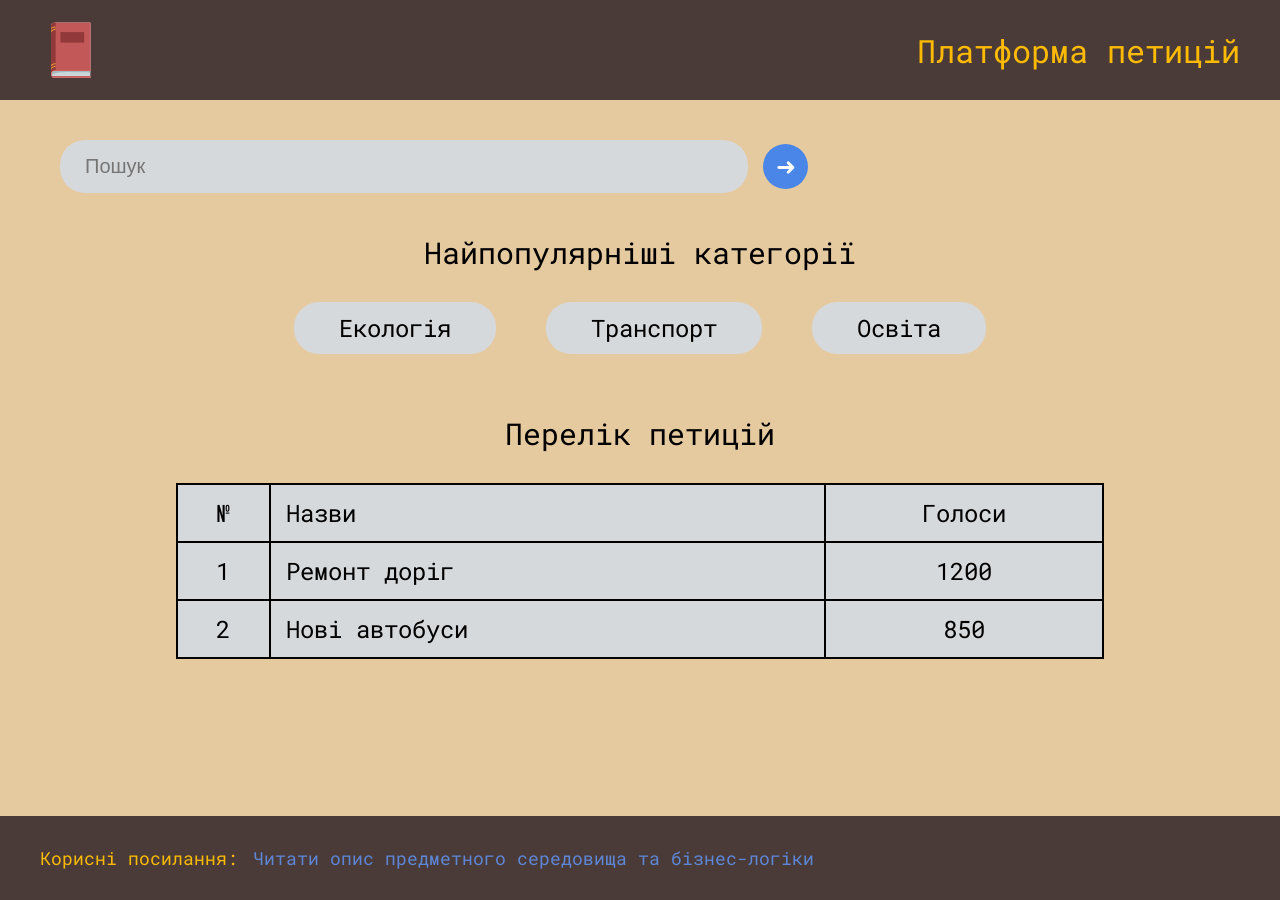
==== index.html @ ed725d71 "Додано головну сторінку та опис бізнес-логіки" ====
<!DOCTYPE html>
<html lang="uk">
<head>
    <meta charset="UTF-8">
    <meta name="viewport" content="width=device-width, initial-scale=1.0">
    <title>Платформа петицій</title>
    <link href="https://fonts.googleapis.com/css2?family=Roboto+Mono&display=swap" rel="stylesheet">
    <style>
        body {
            margin: 0;
            font-family: 'Roboto Mono', monospace;
            background-color: #e5c99f;
            display: flex;
            flex-direction: column;
            min-height: 100vh;
        }
        
        header {
            background-color: #4a3b38;
            padding: 15px 40px;
            display: flex;
            justify-content: space-between;
            align-items: center;
            font-family: 'Roboto Mono', monospace;
        }
        header img {
            height: 70px;
        }
        header h1 {
            color: #fcba03;
            font-weight: 400;
            margin: 0;
            font-size: 32px;
        }

        main {
            padding: 40px 60px;
            flex-grow: 1;
        }

        /* Форма пошуку */
        .search-container {
            display: flex;
            align-items: center;
            gap: 15px;
            margin-bottom: 40px;
        }
        .search-container input {
            background-color: #d6d9dc;
            border: none;
            border-radius: 25px;
            padding: 15px 25px;
            font-size: 20px;
            width: 55%;
        }
        .search-container button {
            background-color: #4a86e8;
            color: white;
            border: none;
            border-radius: 50%;
            width: 45px;
            height: 45px;
            font-size: 24px;
            cursor: pointer;
            display: flex;
            justify-content: center;
            align-items: center;
        }

        /* Заголовки розділів */
        h2 {
            text-align: center;
            font-size: 30px;
            font-weight: 400;
            margin-bottom: 30px;
        }

        /* Списки (Категорії) */
        ul.categories {
            list-style: none;
            padding: 0;
            display: flex;
            justify-content: center;
            gap: 50px;
            margin-bottom: 60px;
        }
        ul.categories li {
            background-color: #d6d9dc;
            padding: 10px 45px;
            border-radius: 25px;
            font-size: 24px;
        }

        table {
            width: 80%;
            margin: 0 auto;
            border-collapse: collapse;
            background-color: #d6d9dc;
            border: 2px solid black;
        }
        th, td {
            border: 2px solid black;
            padding: 12px 15px;
            font-size: 24px;
        }
        th {
            font-weight: 400;
        }
        .col-id { text-align: center; width: 10%; }
        .col-name { text-align: left; width: 60%; }
        .col-votes { text-align: center; width: 30%; }

        footer {
            background-color: #4a3b38;
            padding: 30px 40px;
            margin-top: 10px;
            font-family: 'Roboto Mono', monospace;
        }
        .footer-content {
            display: flex;
            gap: 15px;
        }
        .footer-label {
            color: #fcba03;
            font-size: 18px;
        }
        footer a {
            color: #5d86d6;
            text-decoration: none;
            font-size: 18px;
        }
    </style>
</head>
<body>

    <header>
        <img src="Книга.svg" alt="Книга">
        <h1>Платформа петицій</h1>
    </header>

    <main>
        <div class="search-container">
            <input type="text" placeholder="Пошук">
            <button type="submit">&#10140;</button>
        </div>

        <h2>Найпопулярніші категорії</h2>
        <ul class="categories">
            <li>Екологія</li>
            <li>Транспорт</li>
            <li>Освіта</li>
        </ul>

        <h2>Перелік петицій</h2>
        <table>
            <thead>
                <tr>
                    <th class="col-id">№</th>
                    <th class="col-name">Назви</th>
                    <th class="col-votes">Голоси</th>
                </tr>
            </thead>
            <tbody>
                <tr>
                    <td class="col-id">1</td>
                    <td class="col-name">Ремонт доріг</td>
                    <td class="col-votes">1200</td>
                </tr>
                <tr>
                    <td class="col-id">2</td>
                    <td class="col-name">Нові автобуси</td>
                    <td class="col-votes">850</td>
                </tr>
            </tbody>
        </table>
    </main>

    <footer>
        <div class="footer-content">
            <span class="footer-label">Корисні посилання:</span>
            <a href="about.html">Читати опис предметного середовища та бізнес-логіки</a>
        </div>
    </footer>

</body>
</html>
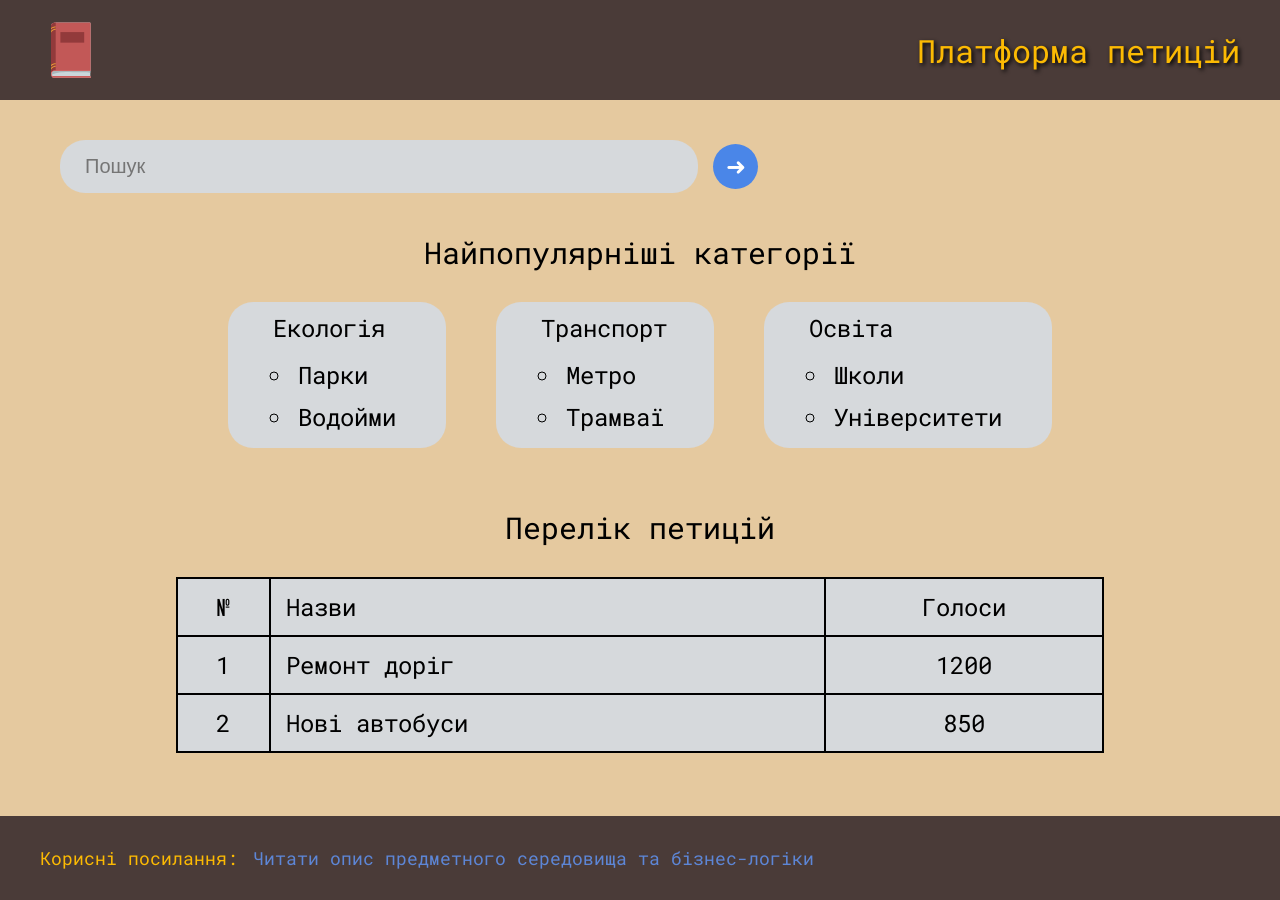
==== commit cb113eb9: "Оновлений вид сайту" ====
--- a/index.html
+++ b/index.html
@@ -6,6 +6,9 @@
     <title>Платформа петицій</title>
     <link href="https://fonts.googleapis.com/css2?family=Roboto+Mono&display=swap" rel="stylesheet">
     <style>
+        * {
+            box-sizing: border-box; /* Універсальний селектор */
+        }
         body {
             margin: 0;
             font-family: 'Roboto Mono', monospace;
@@ -45,7 +48,7 @@
             gap: 15px;
             margin-bottom: 40px;
         }
-        .search-container input {
+        input[type="text"] {
             background-color: #d6d9dc;
             border: none;
             border-radius: 25px;
@@ -129,13 +132,38 @@
             text-decoration: none;
             font-size: 18px;
         }
+        #main-title {
+            text-shadow: 2px 2px 4px rgba(4,4,4,4);
+        }
+        /* Дочірній селектор (стилізує тільки ті img, які є прямими нащадками header) */
+        header > img {
+            border-radius: 10px; 
+        }
+        /* Сусідній селектор (стилізує таблицю, яка йде рівно після h2) */
+        h2 + table {
+            margin-top: 10px;
+        }
+        /* Використання контуру (outline) при кліку на поле вводу */
+        input[type="text"]:focus {
+            outline: 3px solid #4a3b38;
+        }
+        ul.sub-categories {
+            list-style-type: circle;
+            padding-left: 20px;
+            margin-top: 10px;
+            font-size: 18px;
+        }
+        ul.sub-categories li {
+            background-color: transparent;
+            padding: 5px;
+        }
     </style>
 </head>
 <body>
 
     <header>
         <img src="Книга.svg" alt="Книга">
-        <h1>Платформа петицій</h1>
+        <h1 id="main-title">Платформа петицій</h1>
     </header>
 
     <main>
@@ -146,9 +174,24 @@
 
         <h2>Найпопулярніші категорії</h2>
         <ul class="categories">
-            <li>Екологія</li>
-            <li>Транспорт</li>
-            <li>Освіта</li>
+            <li>Екологія
+                <ul class="sub-categories">
+                    <li>Парки</li>
+                    <li>Водойми</li>
+                </ul>
+            </li>
+            <li>Транспорт
+                <ul class="sub-categories">
+                    <li>Метро</li>
+                    <li>Трамваї</li>
+                </ul>
+            </li>
+            <li>Освіта
+                <ul class="sub-categories">
+                    <li>Школи</li>
+                    <li>Університети</li>
+                </ul>
+            </li>
         </ul>
 
         <h2>Перелік петицій</h2>
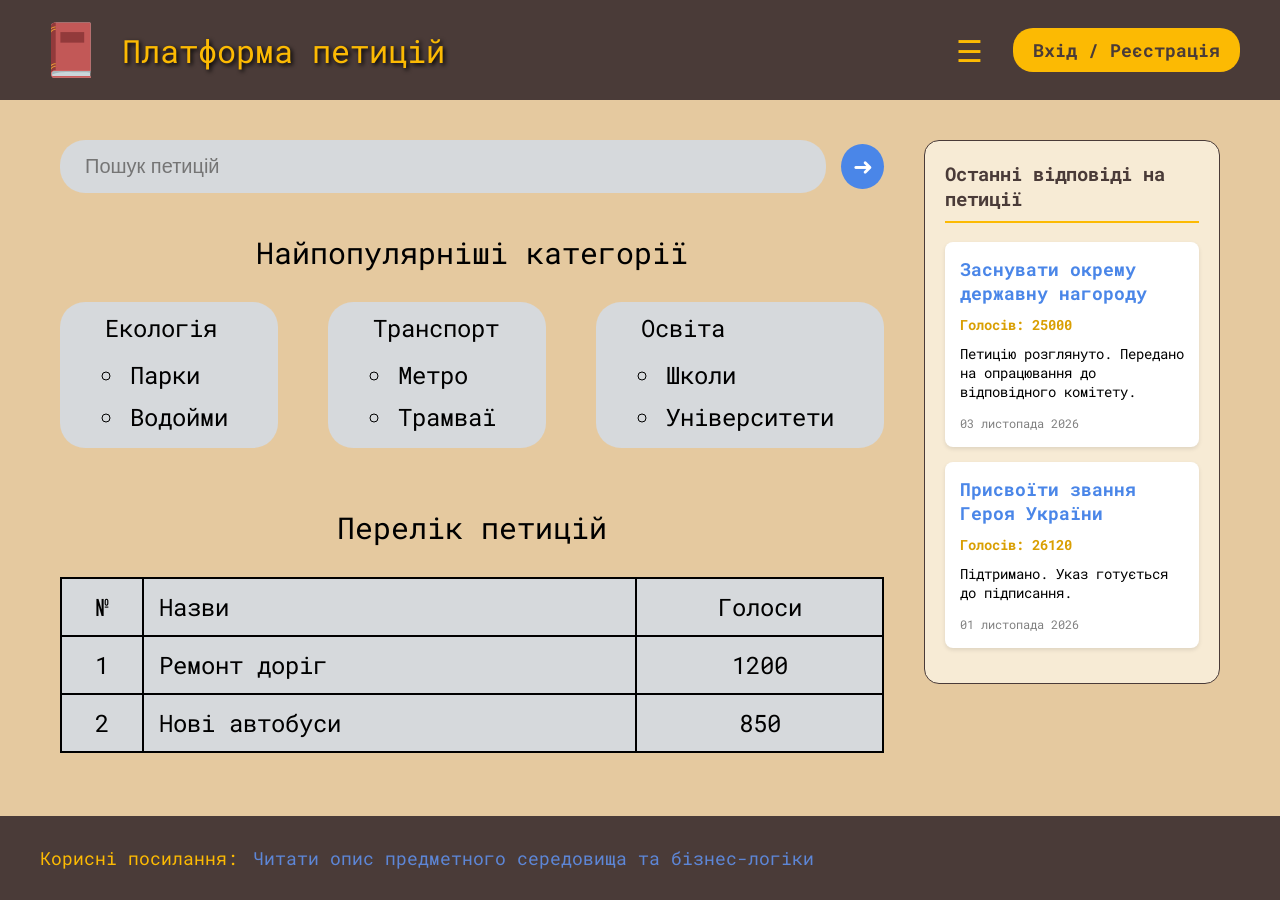
==== commit f5dab64f: "commit lab3" ====
--- a/index.html
+++ b/index.html
@@ -5,217 +5,107 @@
     <meta name="viewport" content="width=device-width, initial-scale=1.0">
     <title>Платформа петицій</title>
     <link href="https://fonts.googleapis.com/css2?family=Roboto+Mono&display=swap" rel="stylesheet">
-    <style>
-        * {
-            box-sizing: border-box; /* Універсальний селектор */
-        }
-        body {
-            margin: 0;
-            font-family: 'Roboto Mono', monospace;
-            background-color: #e5c99f;
-            display: flex;
-            flex-direction: column;
-            min-height: 100vh;
-        }
-        
-        header {
-            background-color: #4a3b38;
-            padding: 15px 40px;
-            display: flex;
-            justify-content: space-between;
-            align-items: center;
-            font-family: 'Roboto Mono', monospace;
-        }
-        header img {
-            height: 70px;
-        }
-        header h1 {
-            color: #fcba03;
-            font-weight: 400;
-            margin: 0;
-            font-size: 32px;
-        }
-
-        main {
-            padding: 40px 60px;
-            flex-grow: 1;
-        }
-
-        /* Форма пошуку */
-        .search-container {
-            display: flex;
-            align-items: center;
-            gap: 15px;
-            margin-bottom: 40px;
-        }
-        input[type="text"] {
-            background-color: #d6d9dc;
-            border: none;
-            border-radius: 25px;
-            padding: 15px 25px;
-            font-size: 20px;
-            width: 55%;
-        }
-        .search-container button {
-            background-color: #4a86e8;
-            color: white;
-            border: none;
-            border-radius: 50%;
-            width: 45px;
-            height: 45px;
-            font-size: 24px;
-            cursor: pointer;
-            display: flex;
-            justify-content: center;
-            align-items: center;
-        }
-
-        /* Заголовки розділів */
-        h2 {
-            text-align: center;
-            font-size: 30px;
-            font-weight: 400;
-            margin-bottom: 30px;
-        }
-
-        /* Списки (Категорії) */
-        ul.categories {
-            list-style: none;
-            padding: 0;
-            display: flex;
-            justify-content: center;
-            gap: 50px;
-            margin-bottom: 60px;
-        }
-        ul.categories li {
-            background-color: #d6d9dc;
-            padding: 10px 45px;
-            border-radius: 25px;
-            font-size: 24px;
-        }
-
-        table {
-            width: 80%;
-            margin: 0 auto;
-            border-collapse: collapse;
-            background-color: #d6d9dc;
-            border: 2px solid black;
-        }
-        th, td {
-            border: 2px solid black;
-            padding: 12px 15px;
-            font-size: 24px;
-        }
-        th {
-            font-weight: 400;
-        }
-        .col-id { text-align: center; width: 10%; }
-        .col-name { text-align: left; width: 60%; }
-        .col-votes { text-align: center; width: 30%; }
-
-        footer {
-            background-color: #4a3b38;
-            padding: 30px 40px;
-            margin-top: 10px;
-            font-family: 'Roboto Mono', monospace;
-        }
-        .footer-content {
-            display: flex;
-            gap: 15px;
-        }
-        .footer-label {
-            color: #fcba03;
-            font-size: 18px;
-        }
-        footer a {
-            color: #5d86d6;
-            text-decoration: none;
-            font-size: 18px;
-        }
-        #main-title {
-            text-shadow: 2px 2px 4px rgba(4,4,4,4);
-        }
-        /* Дочірній селектор (стилізує тільки ті img, які є прямими нащадками header) */
-        header > img {
-            border-radius: 10px; 
-        }
-        /* Сусідній селектор (стилізує таблицю, яка йде рівно після h2) */
-        h2 + table {
-            margin-top: 10px;
-        }
-        /* Використання контуру (outline) при кліку на поле вводу */
-        input[type="text"]:focus {
-            outline: 3px solid #4a3b38;
-        }
-        ul.sub-categories {
-            list-style-type: circle;
-            padding-left: 20px;
-            margin-top: 10px;
-            font-size: 18px;
-        }
-        ul.sub-categories li {
-            background-color: transparent;
-            padding: 5px;
-        }
-    </style>
+    <!-- Підключення зовнішнього файлу стилів -->
+    <link rel="stylesheet" href="style.css">
 </head>
 <body>
 
     <header>
-        <img src="Книга.svg" alt="Книга">
-        <h1 id="main-title">Платформа петицій</h1>
+        <div class="header-left">
+            <img src="Книга.svg" alt="Книга логотип">
+            <h1 id="main-title">Платформа петицій</h1>
+        </div>
+        
+        <div class="header-right">
+            <nav class="burger-menu">
+                <!-- Прихований чекбокс для роботи бургер-меню без JS -->
+                <input type="checkbox" id="burger-toggle">
+                <label for="burger-toggle" class="burger-icon">&#9776;</label>
+                <ul class="menu-links">
+                    <li><a href="#">FAQ (Часті питання)</a></li>
+                    <li><a href="#">Правила подачі</a></li>
+                </ul>
+            </nav>
+            <a href="#" class="auth-btn">Вхід / Реєстрація</a>
+        </div>
     </header>
 
     <main>
-        <div class="search-container">
-            <input type="text" placeholder="Пошук">
-            <button type="submit">&#10140;</button>
+        <div class="main-layout">
+            
+            <!-- Ліва колонка: Пошук, Категорії, Таблиця -->
+            <div class="left-column">
+                <div class="search-container">
+                    <input type="text" placeholder="Пошук петицій">
+                    <button type="submit">&#10140;</button>
+                </div>
+
+                <h2>Найпопулярніші категорії</h2>
+                <ul class="categories">
+                    <li>Екологія
+                        <ul class="sub-categories">
+                            <li>Парки</li>
+                            <li>Водойми</li>
+                        </ul>
+                    </li>
+                    <li>Транспорт
+                        <ul class="sub-categories">
+                            <li>Метро</li>
+                            <li>Трамваї</li>
+                        </ul>
+                    </li>
+                    <li>Освіта
+                        <ul class="sub-categories">
+                            <li>Школи</li>
+                            <li>Університети</li>
+                        </ul>
+                    </li>
+                </ul>
+
+                <h2>Перелік петицій</h2>
+                <table>
+                    <thead>
+                        <tr>
+                            <th class="col-id">№</th>
+                            <th class="col-name">Назви</th>
+                            <th class="col-votes">Голоси</th>
+                        </tr>
+                    </thead>
+                    <tbody>
+                        <tr>
+                            <td class="col-id">1</td>
+                            <td class="col-name">Ремонт доріг</td>
+                            <td class="col-votes">1200</td>
+                        </tr>
+                        <tr>
+                            <td class="col-id">2</td>
+                            <td class="col-name">Нові автобуси</td>
+                            <td class="col-votes">850</td>
+                        </tr>
+                    </tbody>
+                </table>
+            </div>
+
+            <!-- Права колонка: Останні відповіді -->
+            <aside class="right-column sidebar">
+                <h3>Останні відповіді на петиції</h3>
+                
+                <div class="response-card">
+                    <h4>Заснувати окрему державну нагороду</h4>
+                    <span class="votes-count">Голосів: 25000</span>
+                    <p class="response-text">Петицію розглянуто. Передано на опрацювання до відповідного комітету.</p>
+                    <span class="date">03 листопада 2026</span>
+                </div>
+
+                <div class="response-card">
+                    <h4>Присвоїти звання Героя України</h4>
+                    <span class="votes-count">Голосів: 26120</span>
+                    <p class="response-text">Підтримано. Указ готується до підписання.</p>
+                    <span class="date">01 листопада 2026</span>
+                </div>
+            </aside>
+
         </div>
-
-        <h2>Найпопулярніші категорії</h2>
-        <ul class="categories">
-            <li>Екологія
-                <ul class="sub-categories">
-                    <li>Парки</li>
-                    <li>Водойми</li>
-                </ul>
-            </li>
-            <li>Транспорт
-                <ul class="sub-categories">
-                    <li>Метро</li>
-                    <li>Трамваї</li>
-                </ul>
-            </li>
-            <li>Освіта
-                <ul class="sub-categories">
-                    <li>Школи</li>
-                    <li>Університети</li>
-                </ul>
-            </li>
-        </ul>
-
-        <h2>Перелік петицій</h2>
-        <table>
-            <thead>
-                <tr>
-                    <th class="col-id">№</th>
-                    <th class="col-name">Назви</th>
-                    <th class="col-votes">Голоси</th>
-                </tr>
-            </thead>
-            <tbody>
-                <tr>
-                    <td class="col-id">1</td>
-                    <td class="col-name">Ремонт доріг</td>
-                    <td class="col-votes">1200</td>
-                </tr>
-                <tr>
-                    <td class="col-id">2</td>
-                    <td class="col-name">Нові автобуси</td>
-                    <td class="col-votes">850</td>
-                </tr>
-            </tbody>
-        </table>
     </main>
 
     <footer>
--- a/style.css
+++ b/style.css
@@ -0,0 +1,331 @@
+* {
+    box-sizing: border-box;
+}
+
+body {
+    margin: 0;
+    font-family: 'Roboto Mono', monospace;
+    background-color: #e5c99f;
+    display: flex;
+    flex-direction: column;
+    min-height: 100vh;
+}
+
+/* --- ШАПКА (HEADER) --- */
+header {
+    background-color: #4a3b38;
+    padding: 15px 40px;
+    display: flex;
+    justify-content: space-between; /* Розносить ліву і праву частини по краях */
+    align-items: center;
+}
+
+.header-left {
+    display: flex;
+    align-items: center;
+    gap: 20px;
+}
+
+.header-left img {
+    height: 70px;
+    border-radius: 10px;
+}
+
+.header-left h1 {
+    color: #fcba03;
+    font-weight: 400;
+    margin: 0;
+    font-size: 32px;
+    text-shadow: 2px 2px 4px rgba(4,4,4,4);
+}
+
+.header-right {
+    display: flex;
+    align-items: center;
+    gap: 30px;
+}
+
+.auth-btn {
+    background-color: #fcba03;
+    color: #4a3b38;
+    text-decoration: none;
+    padding: 10px 20px;
+    border-radius: 20px;
+    font-size: 18px;
+    font-weight: bold;
+    transition: background-color 0.3s;
+}
+
+.auth-btn:hover {
+    background-color: #d99f02;
+}
+
+/* --- БУРГЕР МЕНЮ --- */
+.burger-menu {
+    position: relative;
+}
+
+#burger-toggle {
+    display: none; /* Ховаємо системний чекбокс */
+}
+
+.burger-icon {
+    font-size: 30px;
+    color: #fcba03;
+    cursor: pointer;
+}
+
+.menu-links {
+    display: none; /* За замовчуванням меню сховане */
+    position: absolute;
+    top: 40px;
+    right: 0;
+    background-color: #d6d9dc;
+    list-style: none;
+    padding: 15px;
+    border-radius: 10px;
+    width: 200px;
+    box-shadow: 0px 4px 6px rgba(0,0,0,0.2);
+}
+
+/* Відкриття меню при натисканні на чекбокс */
+#burger-toggle:checked ~ .menu-links {
+    display: flex;
+    flex-direction: column;
+    gap: 10px;
+}
+
+.menu-links a {
+    text-decoration: none;
+    color: #4a3b38;
+    font-size: 16px;
+}
+
+.menu-links a:hover {
+    text-decoration: underline;
+}
+
+/* --- ОСНОВНИЙ КОНТЕНТ (MAIN) --- */
+main {
+    padding: 40px 60px;
+    flex-grow: 1;
+}
+
+.main-layout {
+    display: flex;
+    gap: 40px; /* Відстань між лівою колонкою та сайдбаром */
+}
+
+.left-column {
+    flex: 7; /* Займає 70% доступного простору */
+}
+
+.right-column {
+    flex: 3; /* Займає 30% доступного простору */
+}
+
+/* --- ПОШУК ТА ТАБЛИЦЯ --- */
+.search-container {
+    display: flex;
+    align-items: center;
+    gap: 15px;
+    margin-bottom: 40px;
+}
+
+input[type="text"] {
+    background-color: #d6d9dc;
+    border: none;
+    border-radius: 25px;
+    padding: 15px 25px;
+    font-size: 20px;
+    width: 100%;
+}
+
+input[type="text"]:focus {
+    outline: 3px solid #4a3b38;
+}
+
+.search-container button {
+    background-color: #4a86e8;
+    color: white;
+    border: none;
+    border-radius: 50%;
+    width: 45px;
+    height: 45px;
+    font-size: 24px;
+    cursor: pointer;
+    display: flex;
+    justify-content: center;
+    align-items: center;
+}
+
+h2 {
+    text-align: center;
+    font-size: 30px;
+    font-weight: 400;
+    margin-bottom: 30px;
+}
+
+ul.categories {
+    list-style: none;
+    padding: 0;
+    display: flex;
+    justify-content: center;
+    gap: 50px;
+    margin-bottom: 60px;
+}
+
+ul.categories li {
+    background-color: #d6d9dc;
+    padding: 10px 45px;
+    border-radius: 25px;
+    font-size: 24px;
+}
+
+ul.sub-categories {
+    list-style-type: circle;
+    padding-left: 20px;
+    margin-top: 10px;
+    font-size: 18px;
+}
+
+ul.sub-categories li {
+    background-color: transparent;
+    padding: 5px;
+}
+
+table {
+    width: 100%;
+    border-collapse: collapse;
+    background-color: #d6d9dc;
+    border: 2px solid black;
+}
+
+h2 + table {
+    margin-top: 10px;
+}
+
+th, td {
+    border: 2px solid black;
+    padding: 12px 15px;
+    font-size: 24px;
+}
+
+th { font-weight: 400; }
+.col-id { text-align: center; width: 10%; }
+.col-name { text-align: left; width: 60%; }
+.col-votes { text-align: center; width: 30%; }
+
+/* --- ПРАВА КОЛОНКА (САЙДБАР) --- */
+.sidebar {
+    background-color: #f7ebd5;
+    padding: 20px;
+    border-radius: 15px;
+    border: 1px solid #4a3b38;
+    height: fit-content;
+}
+
+.sidebar h3 {
+    margin-top: 0;
+    color: #4a3b38;
+    border-bottom: 2px solid #fcba03;
+    padding-bottom: 10px;
+}
+
+.response-card {
+    background-color: white;
+    padding: 15px;
+    margin-bottom: 15px;
+    border-radius: 8px;
+    box-shadow: 0 2px 4px rgba(0,0,0,0.1);
+}
+
+.response-card h4 {
+    margin: 0 0 10px 0;
+    font-size: 18px;
+    color: #4a86e8;
+}
+
+.votes-count {
+    font-size: 14px;
+    color: #d99f02;
+    font-weight: bold;
+    display: block;
+    margin-bottom: 10px;
+}
+
+.response-text {
+    font-size: 14px;
+    margin: 0 0 10px 0;
+}
+
+.date {
+    font-size: 12px;
+    color: gray;
+}
+
+/* --- ПІДВАЛ (FOOTER) --- */
+footer {
+    background-color: #4a3b38;
+    padding: 30px 40px;
+    margin-top: 10px;
+}
+
+.footer-content {
+    display: flex;
+    gap: 15px;
+}
+
+.footer-label {
+    color: #fcba03;
+    font-size: 18px;
+}
+
+footer a {
+    color: #5d86d6;
+    text-decoration: none;
+    font-size: 18px;
+}
+
+/* --- АДАПТИВНІСТЬ (МЕДІА-ЗАПИТИ) --- */
+@media (max-width: 992px) {
+    /* Для планшетів */
+    .main-layout {
+        flex-direction: column; /* Сайдбар падає вниз */
+    }
+    .right-column {
+        width: 100%;
+    }
+}
+
+@media (max-width: 768px) {
+    /* Для мобільних телефонів */
+    header {
+        flex-direction: column;
+        gap: 15px;
+        padding: 15px 20px;
+    }
+    main {
+        padding: 20px;
+    }
+    ul.categories {
+        flex-direction: column;
+        gap: 20px;
+        align-items: center;
+    }
+    table, thead, tbody, th, td, tr {
+        display: block;
+    }
+    .col-id, .col-name, .col-votes {
+        width: 100%;
+        text-align: left;
+    }
+}
+
+.response-card {
+    transition: transform 0.3s ease, box-shadow 0.3s ease;
+}
+.response-card:hover {
+    transform: translateY(-5px); /* Картка трохи піднімається */
+    box-shadow: 0 5px 15px rgba(0,0,0,0.2); /* З'являється тінь */
+}
